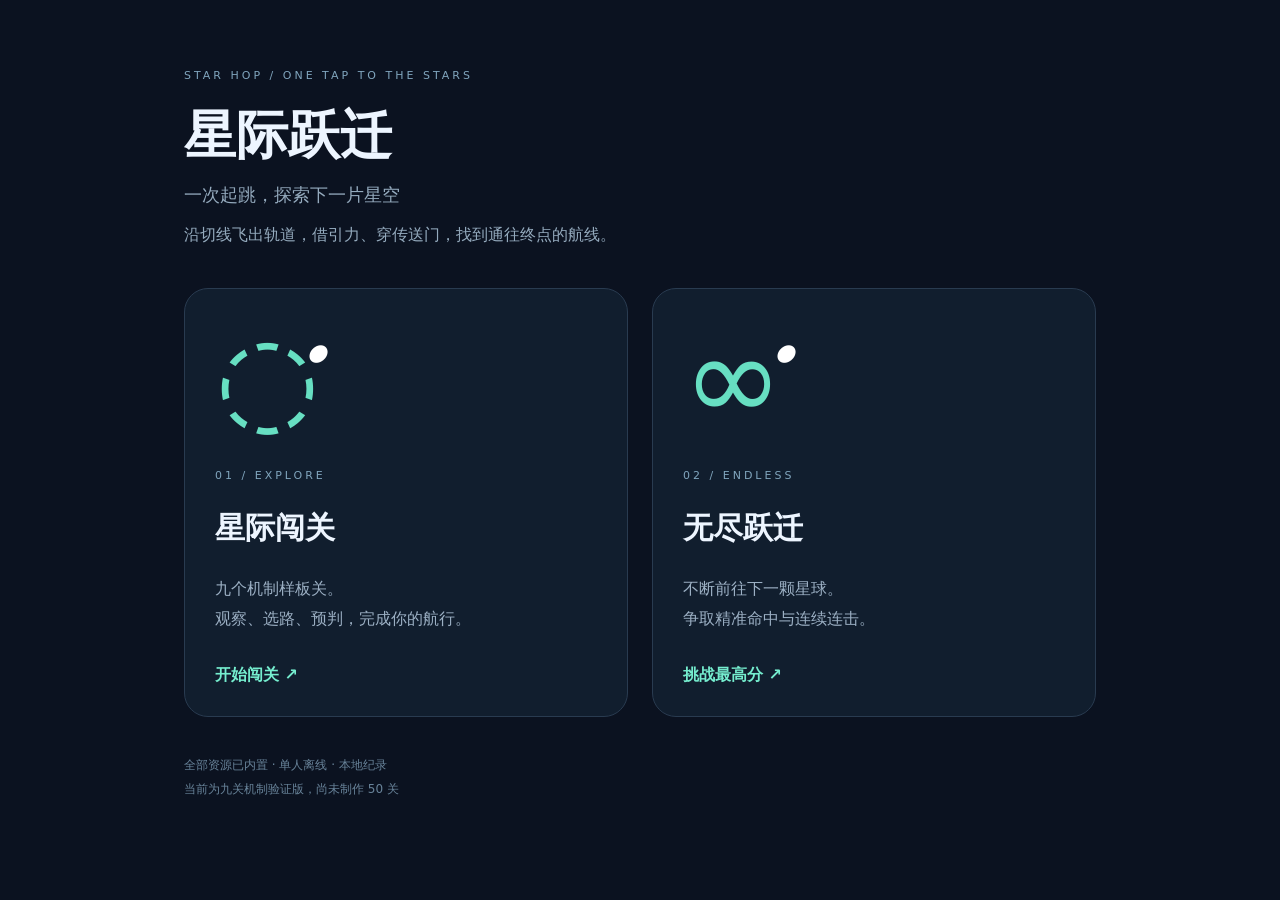
==== src/index.html @ 3c6cf3ef "Add Star Hop standalone offline game with nine stages and editable sources" ====
<!doctype html><html lang="zh-CN"><head><meta charset="utf-8"><meta name="viewport" content="width=device-width,initial-scale=1"><meta name="description" content="星际跃迁：单击弹射、引力借道与星际路线挑战，可下载离线试玩。"><title>星际跃迁 · Star Hop</title><link rel="stylesheet" href="style.css"></head><body><main class="lobby"><span class="eyebrow">STAR HOP / ONE TAP TO THE STARS</span><h1>星际跃迁<span>一次起跳，探索下一片星空</span></h1><p>沿切线飞出轨道，借引力、穿传送门，找到通往终点的航线。</p><div class="cards"><a class="card planet" href="levels.html"><div class="art">◌<i>●</i></div><small>01 / EXPLORE</small><h2>星际闯关</h2><p>九个机制样板关。<br>观察、选路、预判，完成你的航行。</p><b>开始闯关 ↗</b></a><a class="card planet" href="planet.html"><div class="art">∞<i>●</i></div><small>02 / ENDLESS</small><h2>无尽跃迁</h2><p>不断前往下一颗星球。<br>争取精准命中与连续连击。</p><b>挑战最高分 ↗</b></a></div><footer>全部资源已内置 · 单人离线 · 本地纪录<br>当前为九关机制验证版，尚未制作 50 关</footer></main></body></html>
---- src/style.css ----
*{box-sizing:border-box}body{margin:0;background:#0b1220;color:#edf5ff;font:16px system-ui,-apple-system,"Segoe UI",sans-serif}a{color:inherit;text-decoration:none}button{font:inherit;cursor:pointer}.lobby{max-width:960px;margin:auto;padding:64px 24px}.eyebrow,small{letter-spacing:3px;color:#80a5bd;font-size:11px}h1{font-size:52px;margin:18px 0}h1 span{display:block;font-size:18px;font-weight:400;color:#94aabd;margin-top:12px}.lobby>p{color:#94aabd}.cards{display:grid;grid-template-columns:1fr 1fr;gap:24px;margin-top:42px}.card{padding:30px;border:1px solid #293b50;background:#111e2e;border-radius:24px;transition:transform .2s}.card:hover{transform:translateY(-5px);border-color:#65e6c4}.card h2{font-size:30px}.card p{color:#9cb0c4;line-height:1.9}.card b{display:block;margin-top:30px;color:#75edce}.art{height:145px;font-size:120px;color:#67dfc2;position:relative;line-height:1}.art i{position:absolute;font-size:23px;left:92px;top:22px;color:white}footer{margin-top:36px;color:#688399;font-size:12px;line-height:2}.game{overflow:hidden;touch-action:none;user-select:none}canvas{display:block;width:100vw;height:100dvh}.top{position:absolute;top:0;left:0;width:100%;padding:18px 20px;display:flex;justify-content:space-between;align-items:center;gap:10px;background:linear-gradient(#0b1220,transparent);pointer-events:none}.top a,.top button{pointer-events:auto}.top a{font-size:13px;color:#9fb3c6}.stats{text-align:right;font-size:13px;color:#9fb3c6}.stats strong{font-size:26px;color:white;margin-right:12px}.pause{background:#192b3d;border:1px solid #3a5065;border-radius:10px;color:white;padding:8px}.hint{position:absolute;bottom:24px;width:100%;text-align:center;font-size:13px;color:#a3b8ca;pointer-events:none}.overlay{position:absolute;inset:0;display:grid;place-items:center;background:#08101ac9;backdrop-filter:blur(8px)}.panel{max-width:360px;padding:32px;text-align:center;background:#142335;border:1px solid #385065;border-radius:24px;margin:20px}.panel h1{font-size:30px}.panel p{color:#b2c5d6;line-height:1.8;white-space:pre-line}.panel button{padding:14px 30px;border:0;border-radius:30px;background:#75edce;color:#102b29;font-weight:700}.panel a{display:block;margin-top:22px;color:#9bb6ca;font-size:13px}@media(max-width:600px){.lobby{padding-top:34px}h1{font-size:40px}.cards{grid-template-columns:1fr;gap:16px}.art{height:100px;font-size:90px}.card{padding:24px}.card h2{margin:12px 0}}
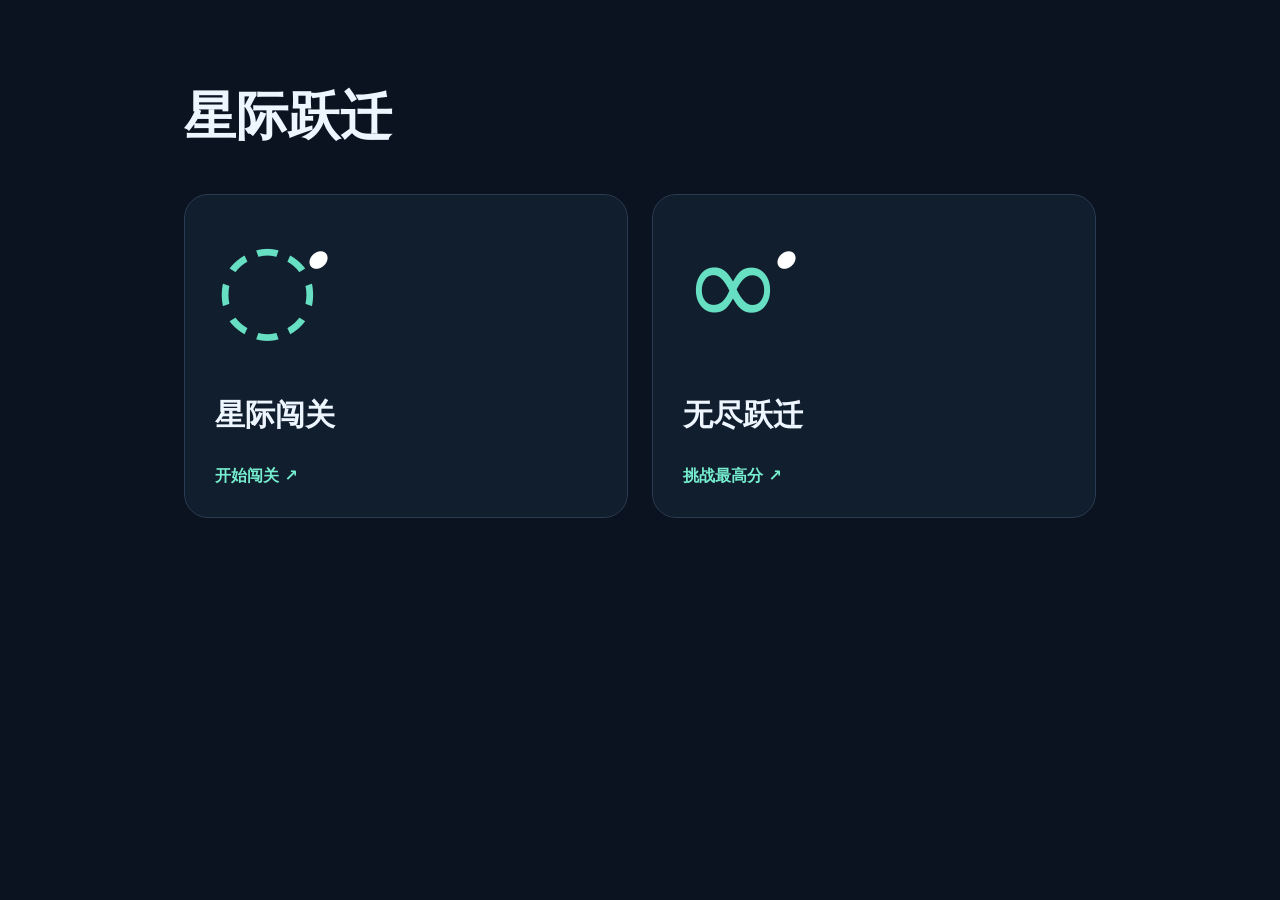
==== commit c5bd35de: "Update Star Hop with approved ten-stage campaign and minimal mobile UI" ====
--- a/src/index.html
+++ b/src/index.html
@@ -1 +1,3 @@
-<!doctype html><html lang="zh-CN"><head><meta charset="utf-8"><meta name="viewport" content="width=device-width,initial-scale=1"><meta name="description" content="星际跃迁：单击弹射、引力借道与星际路线挑战，可下载离线试玩。"><title>星际跃迁 · Star Hop</title><link rel="stylesheet" href="style.css"></head><body><main class="lobby"><span class="eyebrow">STAR HOP / ONE TAP TO THE STARS</span><h1>星际跃迁<span>一次起跳，探索下一片星空</span></h1><p>沿切线飞出轨道，借引力、穿传送门，找到通往终点的航线。</p><div class="cards"><a class="card planet" href="levels.html"><div class="art">◌<i>●</i></div><small>01 / EXPLORE</small><h2>星际闯关</h2><p>九个机制样板关。<br>观察、选路、预判，完成你的航行。</p><b>开始闯关 ↗</b></a><a class="card planet" href="planet.html"><div class="art">∞<i>●</i></div><small>02 / ENDLESS</small><h2>无尽跃迁</h2><p>不断前往下一颗星球。<br>争取精准命中与连续连击。</p><b>挑战最高分 ↗</b></a></div><footer>全部资源已内置 · 单人离线 · 本地纪录<br>当前为九关机制验证版，尚未制作 50 关</footer></main></body></html>
+<!doctype html><html lang="zh-CN"><head><meta charset="utf-8"><meta name="viewport" content="width=device-width,initial-scale=1"><meta name="description" content="星际跃迁：单击弹射、引力借道与星际路线挑战，可下载离线试玩。"><title>星际跃迁 · Star Hop</title><link rel="stylesheet" href="style.css"></head><body><main class="lobby"><h1>星际跃迁</h1><div class="cards"><a class="card planet" href="review.html"><div class="art">◌<i>●</i></div><h2>星际闯关</h2><b>开始闯关 ↗</b></a><a class="card planet" href="planet.html"><div class="art">∞<i>●</i></div><h2>无尽跃迁</h2><b>挑战最高分 ↗</b></a></div></main></body></html>
+
+
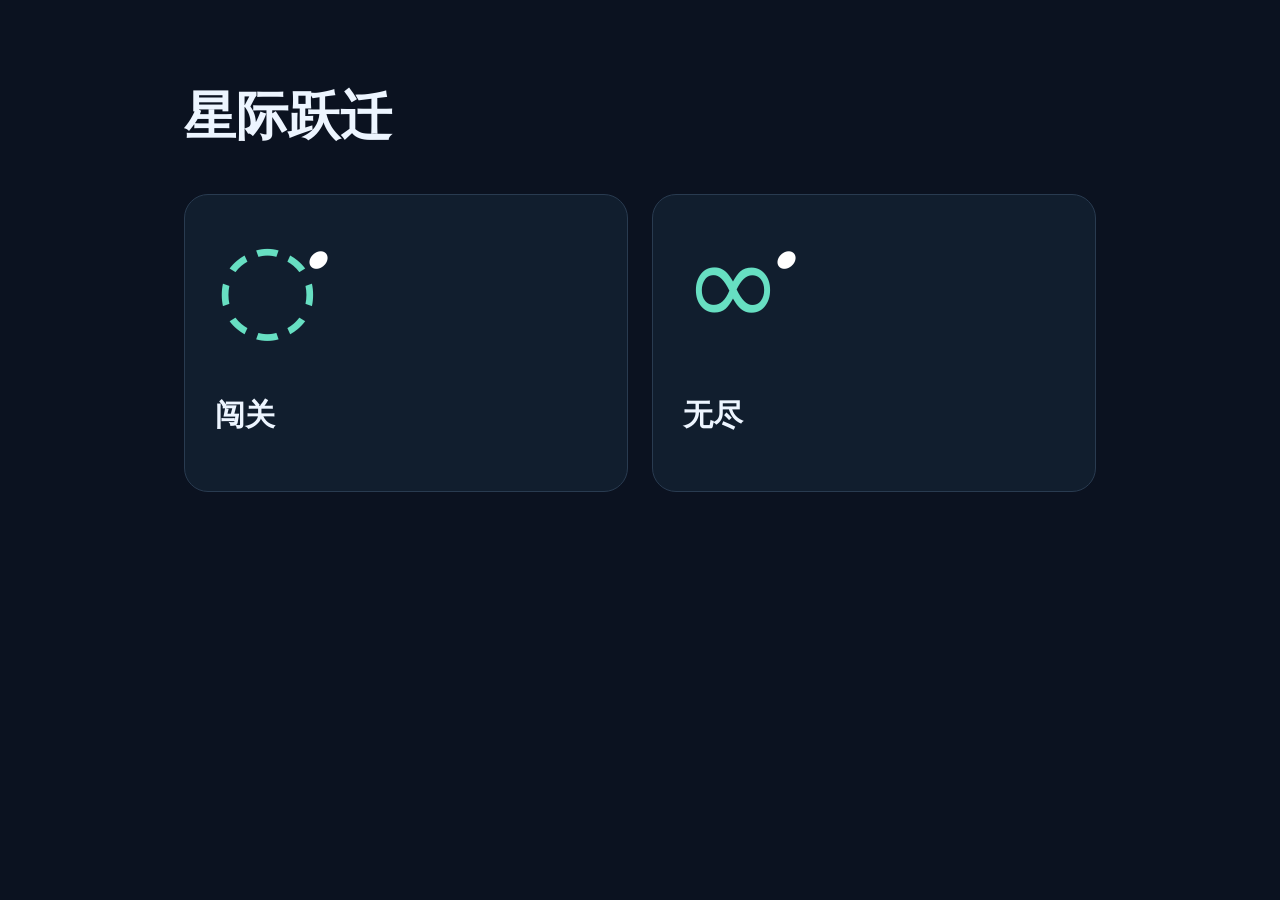
==== commit 8ba85603: "Publish continuous endless mode and campaign refinements" ====
--- a/src/index.html
+++ b/src/index.html
@@ -1,3 +1,3 @@
-<!doctype html><html lang="zh-CN"><head><meta charset="utf-8"><meta name="viewport" content="width=device-width,initial-scale=1"><meta name="description" content="星际跃迁：单击弹射、引力借道与星际路线挑战，可下载离线试玩。"><title>星际跃迁 · Star Hop</title><link rel="stylesheet" href="style.css"></head><body><main class="lobby"><h1>星际跃迁</h1><div class="cards"><a class="card planet" href="review.html"><div class="art">◌<i>●</i></div><h2>星际闯关</h2><b>开始闯关 ↗</b></a><a class="card planet" href="planet.html"><div class="art">∞<i>●</i></div><h2>无尽跃迁</h2><b>挑战最高分 ↗</b></a></div></main></body></html>
+<!doctype html><html lang="zh-CN"><head><meta charset="utf-8"><meta name="viewport" content="width=device-width,initial-scale=1"><meta name="description" content="星际跃迁：单击弹射、引力借道与星际路线挑战，可下载离线试玩。"><title>星际跃迁 · Star Hop</title><link rel="stylesheet" href="style.css"></head><body><main class="lobby"><h1>星际跃迁</h1><div class="cards"><a class="card planet" href="review.html"><div class="art">◌<i>●</i></div><h2>闯关</h2></a><a class="card planet" href="planet.html"><div class="art">∞<i>●</i></div><h2>无尽</h2></a></div></main></body></html>
 
 
--- a/src/style.css
+++ b/src/style.css
@@ -1,3 +1,5 @@
 *{box-sizing:border-box}body{margin:0;background:#0b1220;color:#edf5ff;font:16px system-ui,-apple-system,"Segoe UI",sans-serif}a{color:inherit;text-decoration:none}button{font:inherit;cursor:pointer}.lobby{max-width:960px;margin:auto;padding:64px 24px}.eyebrow,small{letter-spacing:3px;color:#80a5bd;font-size:11px}h1{font-size:52px;margin:18px 0}h1 span{display:block;font-size:18px;font-weight:400;color:#94aabd;margin-top:12px}.lobby>p{color:#94aabd}.cards{display:grid;grid-template-columns:1fr 1fr;gap:24px;margin-top:42px}.card{padding:30px;border:1px solid #293b50;background:#111e2e;border-radius:24px;transition:transform .2s}.card:hover{transform:translateY(-5px);border-color:#65e6c4}.card h2{font-size:30px}.card p{color:#9cb0c4;line-height:1.9}.card b{display:block;margin-top:30px;color:#75edce}.art{height:145px;font-size:120px;color:#67dfc2;position:relative;line-height:1}.art i{position:absolute;font-size:23px;left:92px;top:22px;color:white}footer{margin-top:36px;color:#688399;font-size:12px;line-height:2}.game{overflow:hidden;touch-action:none;user-select:none}canvas{display:block;width:100vw;height:100dvh}.top{position:absolute;top:0;left:0;width:100%;padding:18px 20px;display:flex;justify-content:space-between;align-items:center;gap:10px;background:linear-gradient(#0b1220,transparent);pointer-events:none}.top a,.top button{pointer-events:auto}.top a{font-size:13px;color:#9fb3c6}.stats{text-align:right;font-size:13px;color:#9fb3c6}.stats strong{font-size:26px;color:white;margin-right:12px}.pause{background:#192b3d;border:1px solid #3a5065;border-radius:10px;color:white;padding:8px}.hint{position:absolute;bottom:24px;width:100%;text-align:center;font-size:13px;color:#a3b8ca;pointer-events:none}.overlay{position:absolute;inset:0;display:grid;place-items:center;background:#08101ac9;backdrop-filter:blur(8px)}.panel{max-width:360px;padding:32px;text-align:center;background:#142335;border:1px solid #385065;border-radius:24px;margin:20px}.panel h1{font-size:30px}.panel p{color:#b2c5d6;line-height:1.8;white-space:pre-line}.panel button{padding:14px 30px;border:0;border-radius:30px;background:#75edce;color:#102b29;font-weight:700}.panel a{display:block;margin-top:22px;color:#9bb6ca;font-size:13px}@media(max-width:600px){.lobby{padding-top:34px}h1{font-size:40px}.cards{grid-template-columns:1fr;gap:16px}.art{height:100px;font-size:90px}.card{padding:24px}.card h2{margin:12px 0}}
 
 
+
+.endless .top a{font-size:28px;min-width:44px;min-height:44px;display:grid;place-items:center}.endless .stats #wallet{display:block;color:#ffe184}.endless #revive{margin-top:10px}.endless .panel [hidden]{display:none}
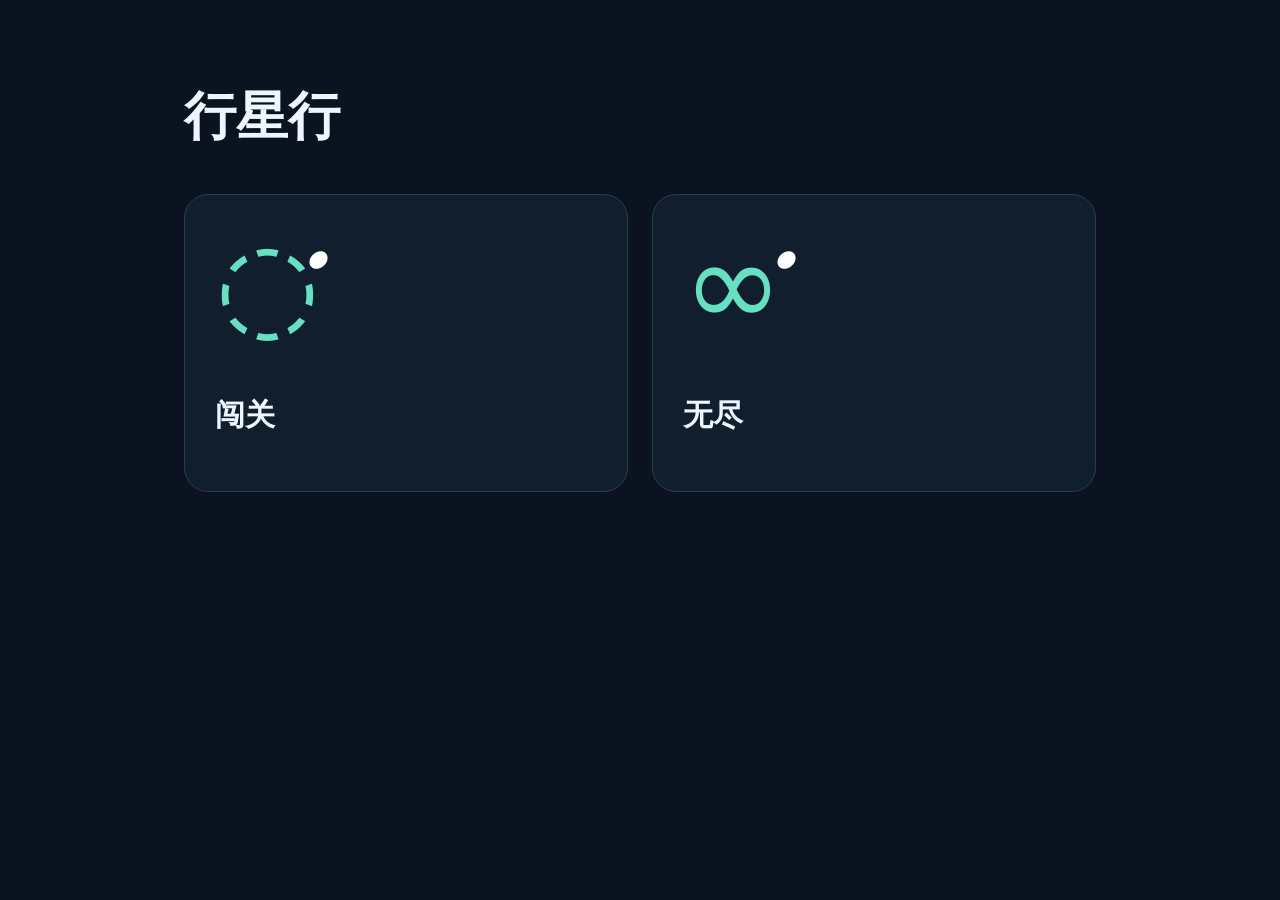
==== commit 209dcff5: "Rename the game to 行星行" ====
--- a/src/index.html
+++ b/src/index.html
@@ -1,3 +1,3 @@
-<!doctype html><html lang="zh-CN"><head><meta charset="utf-8"><meta name="viewport" content="width=device-width,initial-scale=1"><meta name="description" content="星际跃迁：单击弹射、引力借道与星际路线挑战，可下载离线试玩。"><title>星际跃迁 · Star Hop</title><link rel="stylesheet" href="style.css"></head><body><main class="lobby"><h1>星际跃迁</h1><div class="cards"><a class="card planet" href="review.html"><div class="art">◌<i>●</i></div><h2>闯关</h2></a><a class="card planet" href="planet.html"><div class="art">∞<i>●</i></div><h2>无尽</h2></a></div></main></body></html>
+<!doctype html><html lang="zh-CN"><head><meta charset="utf-8"><meta name="viewport" content="width=device-width,initial-scale=1"><meta name="description" content="行星行：单击弹射、引力借道与星际路线挑战，可下载离线试玩。"><title>行星行</title><link rel="stylesheet" href="style.css"></head><body><main class="lobby"><h1>行星行</h1><div class="cards"><a class="card planet" href="review.html"><div class="art">◌<i>●</i></div><h2>闯关</h2></a><a class="card planet" href="planet.html"><div class="art">∞<i>●</i></div><h2>无尽</h2></a></div></main></body></html>
 
 
